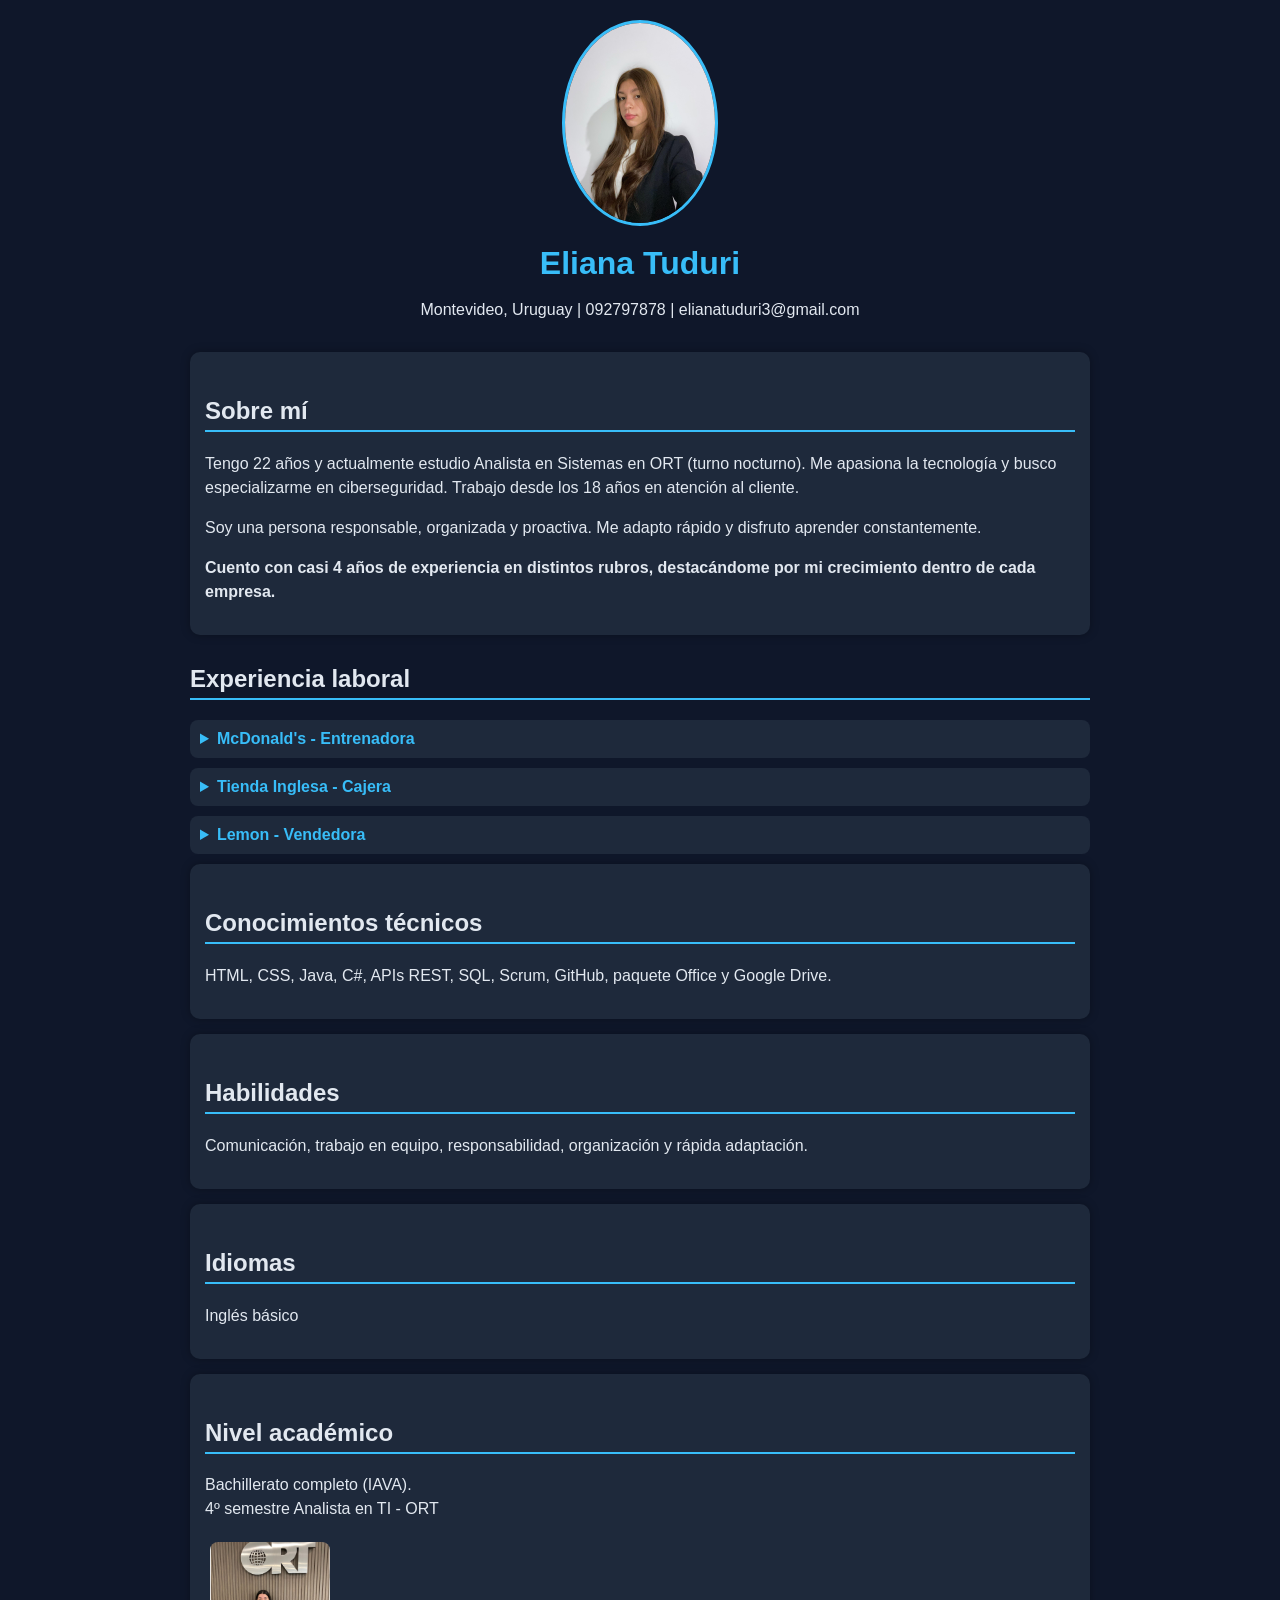
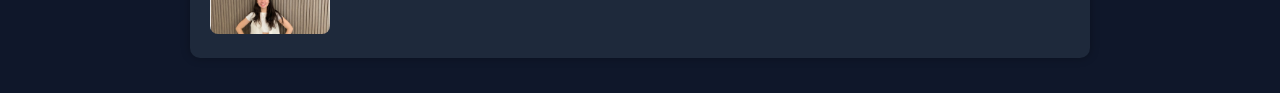
==== index.html @ d1056765 "Rename CV.html to index.html" ====
<!DOCTYPE html>
<html lang="es">
<head>
<meta charset="UTF-8">
<meta name="viewport" content="width=device-width, initial-scale=1.0">
<title>Curriculum Eliana Tuduri</title>

<link rel="stylesheet" href="CVcss.css">

</head>

<body>

<div class="container">

    <div class="header">
        <img src="foto cv 26.jpg">
        <h1>Eliana Tuduri</h1>
        <p>Montevideo, Uruguay | 092797878 | elianatuduri3@gmail.com</p>
    </div>

    <div class="card">
        <h2>Sobre mí</h2>
        <p>
            Tengo 22 años y actualmente estudio Analista en Sistemas en ORT (turno nocturno).
            Me apasiona la tecnología y busco especializarme en ciberseguridad.
            Trabajo desde los 18 años en atención al cliente.
        </p>

        <p>
            Soy una persona responsable, organizada y proactiva.
            Me adapto rápido y disfruto aprender constantemente.
        </p>

        <p><strong>
            Cuento con casi 4 años de experiencia en distintos rubros,
            destacándome por mi crecimiento dentro de cada empresa.
        </strong></p>
    </div>

    <h2>Experiencia laboral</h2>

    <details>
        <summary>McDonald's - Entrenadora</summary>
        <p>1 año y 7 meses</p>
        <p>
             Ascendí a entrenadora, capacitando en caja, cocina y atención al cliente.
            También gestionaba metas y organización de turnos.
        </p>
        <div class="galeria">
            <img src="FotoMC1.jpg">
            <img src="FOTOMC2.jpg">
            <img src="FOTOMC3.jpg">
        </div>
    </details>

    <details>
        <summary>Tienda Inglesa - Cajera</summary>
        <p>1 año</p>
        <p>
            Atención al cliente y manejo de grandes sumas de dinero.
            Cobro de servicios como UTE, OSE y ANTEL.
        </p>
        <div class="galeria">
            <img src="Tienda1.webp">
        </div>
    </details>

    <details>
        <summary>Lemon - Vendedora</summary>
        <p>1 año y 2 meses</p>
        <p>
            Puesto como vendedora. A los 3 meses ascendí a segunda vendedora.
            Mi tareas eran ventas, atención al cliente y e-commerce:
            pedidos, reclamos, WhatsApp, mails y llamadas.
        </p>
        <div class="galeria">
            <img src="Lemon1.jpg">
            <img src="Lemon2.jpg">
        </div>
    </details>

    <div class="card">
        <h2>Conocimientos técnicos</h2>
        <p>
            HTML, CSS, Java, C#, APIs REST, SQL, Scrum, GitHub,
            paquete Office y Google Drive.
        </p>
    </div>

    <div class="card">
        <h2>Habilidades</h2>
        <p>
            Comunicación, trabajo en equipo, responsabilidad,
            organización y rápida adaptación.
        </p>
    </div>

    <div class="card">
        <h2>Idiomas</h2>
        <p>Inglés básico</p>
    </div>

    <div class="card">
        <h2>Nivel académico</h2>
        <p>
            Bachillerato completo (IAVA). <br>
            4º semestre Analista en TI - ORT
        </p>
        <div class="galeria">
            <img src="FOTOORT1.png">
        </div>
    </div>

</div>
</body>
</html>
---- CVcss.css ----
/* RESET */
body {
    margin: 0;
    font-family: Arial, sans-serif;
    background-color: #0f172a;
    color: #e2e8f0;
}

/* CONTENEDOR */
.container {
    max-width: 900px;
    margin: auto;
    padding: 20px;
}

/* HEADER */
.header {
    text-align: center;
    margin-bottom: 30px;
}

.header img {
    width: 150px;
    border-radius: 50%;
    border: 3px solid #38bdf8;
    margin-bottom: 10px;
}

h1 {
    margin: 5px;
    color: #38bdf8;
}

h2 {
    border-bottom: 2px solid #38bdf8;
    padding-bottom: 5px;
    margin-top: 30px;
}

/* TARJETAS */
.card {
    background-color: #1e293b;
    padding: 15px;
    border-radius: 10px;
    margin-bottom: 15px;
    box-shadow: 0px 0px 10px rgba(0,0,0,0.3);
}

/* DETAILS */
details {
    background-color: #1e293b;
    padding: 10px;
    border-radius: 8px;
    margin-bottom: 10px;
    cursor: pointer;
    transition: 0.3s;
}

details:hover {
    background-color: #334155;
}

summary {
    font-weight: bold;
    color: #38bdf8;
}

/* IMÁGENES */
.galeria img {
    width: 120px;
    border-radius: 8px;
    margin: 5px;
    transition: 0.3s;
}

.galeria img:hover {
    transform: scale(1.1);
}

/* TEXTO */
p {
    line-height: 1.5;
}
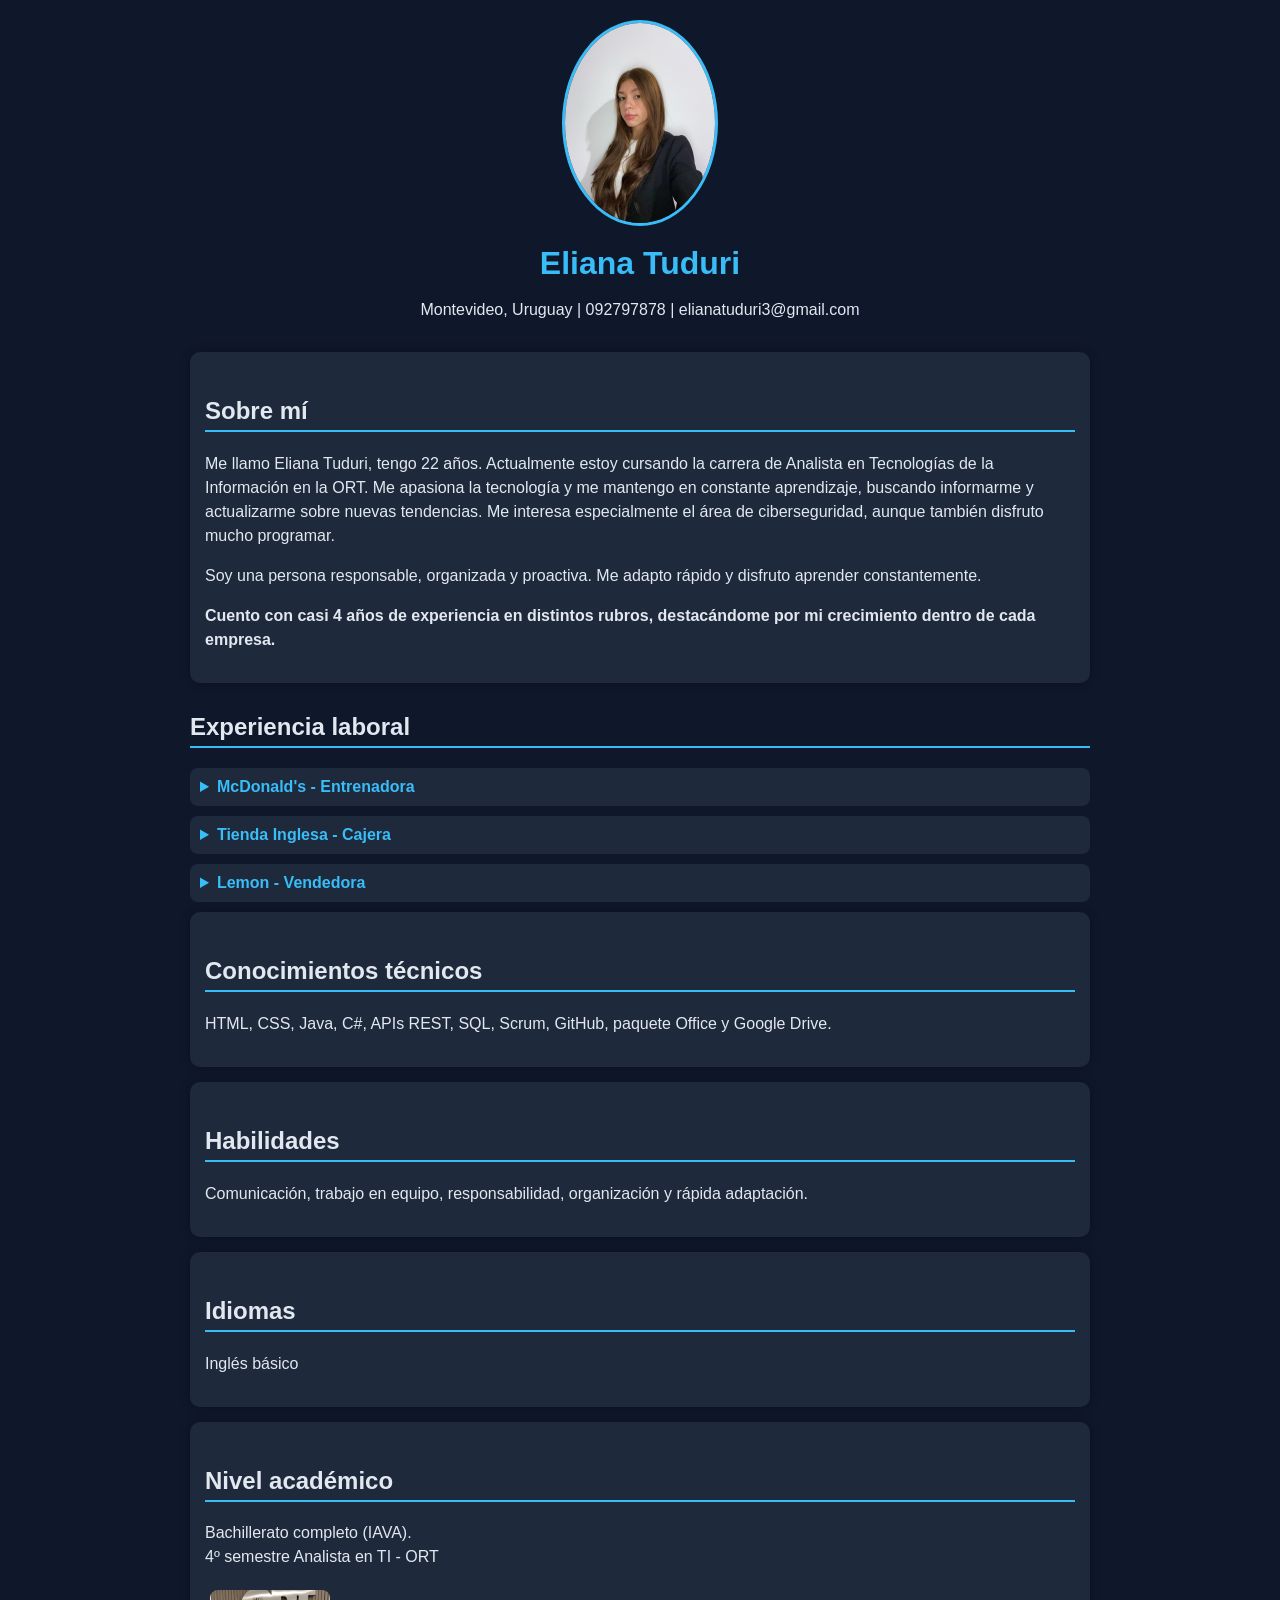
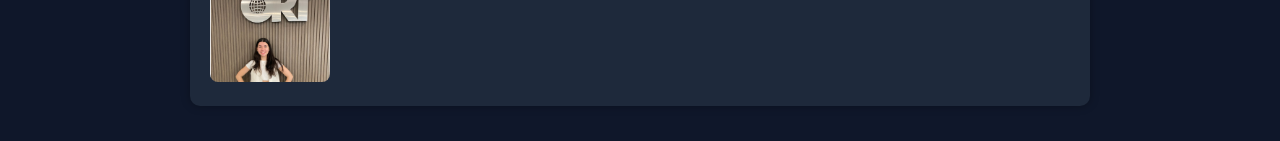
==== commit 18cb3dfe: "Update index.html" ====
--- a/index.html
+++ b/index.html
@@ -22,9 +22,11 @@
     <div class="card">
         <h2>Sobre mí</h2>
         <p>
-            Tengo 22 años y actualmente estudio Analista en Sistemas en ORT (turno nocturno).
-            Me apasiona la tecnología y busco especializarme en ciberseguridad.
-            Trabajo desde los 18 años en atención al cliente.
+        Me llamo Eliana Tuduri, tengo 22 años. Actualmente estoy cursando la carrera de 
+        Analista en Tecnologías de la Información en la ORT. 
+        Me apasiona la tecnología y me mantengo en constante aprendizaje, buscando informarme y actualizarme sobre nuevas tendencias. 
+        Me interesa especialmente el área de ciberseguridad, aunque también disfruto mucho programar.
+
         </p>
 
         <p>
@@ -44,40 +46,35 @@
         <summary>McDonald's - Entrenadora</summary>
         <p>1 año y 7 meses</p>
         <p>
-             Ascendí a entrenadora, capacitando en caja, cocina y atención al cliente.
-            También gestionaba metas y organización de turnos.
+        Mi primera experiencia laboral fue en McDonald’s, donde trabajé durante 1 año y 7 meses.
+        Comencé en el área de cocina y, a los 6 meses, ascendí al rol de entrenadora.
+        En este puesto, me encargaba de capacitar a los nuevos ingresos en todas las áreas de la sucursal,
+        incluyendo atención al cliente, caja, cocina y organización de depósitos.
+        Además, tenía responsabilidades vinculadas al seguimiento de metas y a la planificación de turnos dentro del área asignada.
         </p>
-        <div class="galeria">
-            <img src="FotoMC1.jpg">
-            <img src="FOTOMC2.jpg">
-            <img src="FOTOMC3.jpg">
-        </div>
     </details>
 
     <details>
         <summary>Tienda Inglesa - Cajera</summary>
         <p>1 año</p>
         <p>
-            Atención al cliente y manejo de grandes sumas de dinero.
-            Cobro de servicios como UTE, OSE y ANTEL.
+        Trabajé en Tienda Inglesa durante un año, desempeñándome como cajera.
+        Mi rol implicaba una atención al cliente constante, asegurando una experiencia ágil y cordial.
+        Además, manejaba grandes sumas de dinero y realizaba el cobro de servicios como UTE, OSE y ANTEL, 
+        entre otros, lo que requería precisión, responsabilidad y confianza en la gestión de pagos.
         </p>
-        <div class="galeria">
-            <img src="Tienda1.webp">
-        </div>
+ 
     </details>
 
     <details>
         <summary>Lemon - Vendedora</summary>
         <p>1 año y 2 meses</p>
         <p>
-            Puesto como vendedora. A los 3 meses ascendí a segunda vendedora.
-            Mi tareas eran ventas, atención al cliente y e-commerce:
-            pedidos, reclamos, WhatsApp, mails y llamadas.
+            Trabajé en Lemon durante 1 año y 3 meses. Comencé como vendedora zafral por un mes y, posteriormente, fui promovida al puesto de segunda vendedora.
+            Mis responsabilidades incluían la atención al cliente y la correcta exhibición de la mercadería en tienda.
+            Además, colaboré en el área de e-commerce (e-shop), donde participé en el armado de pedidos,
+            gestión de reclamos por pedidos incorrectos y atención al cliente a través de WhatsApp, correo electrónico y llamadas.
         </p>
-        <div class="galeria">
-            <img src="Lemon1.jpg">
-            <img src="Lemon2.jpg">
-        </div>
     </details>
 
     <div class="card">
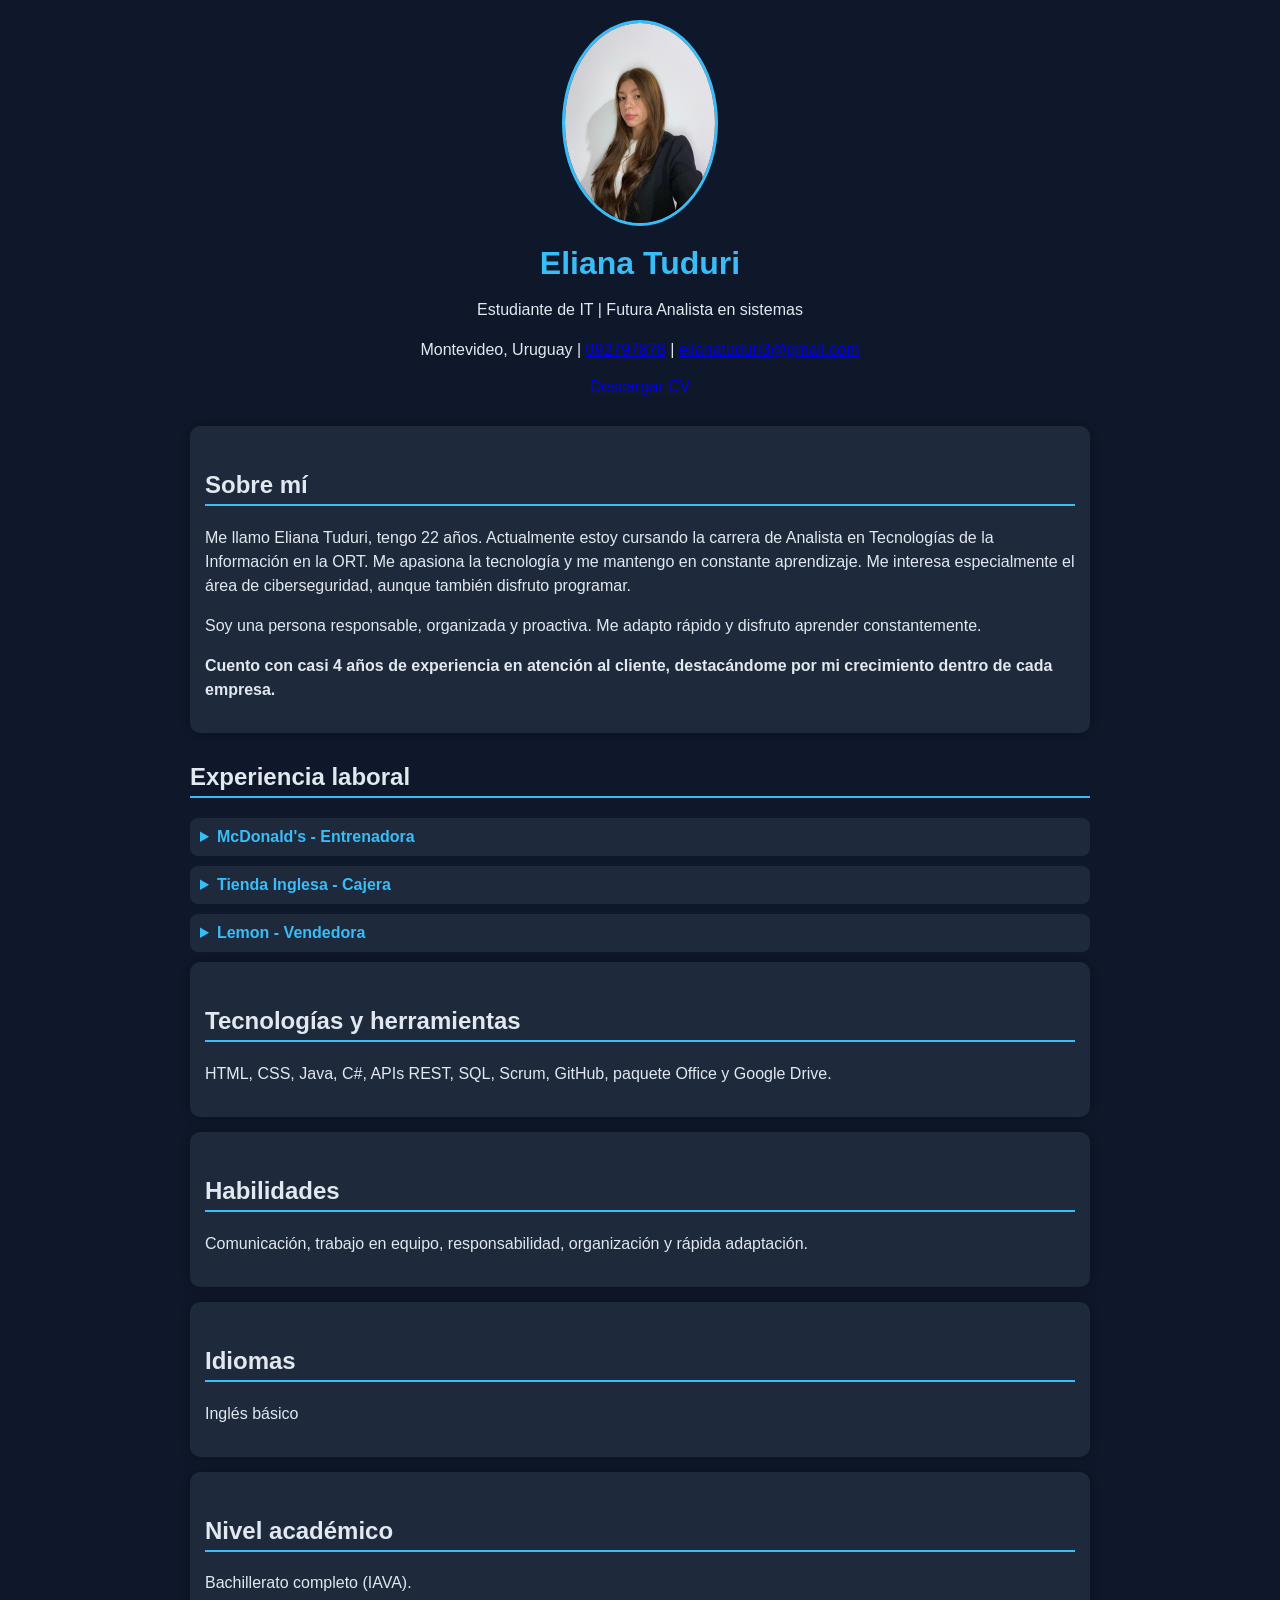
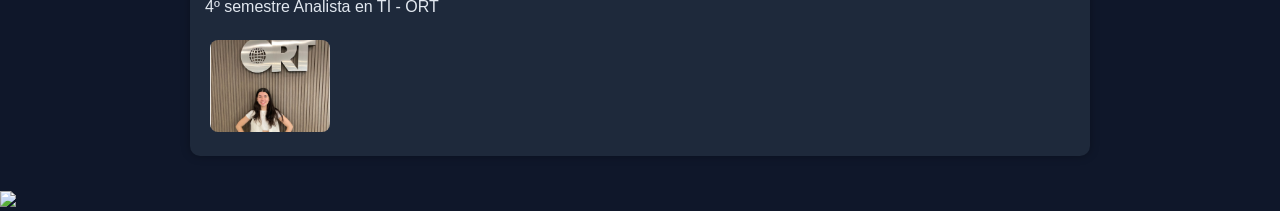
==== commit 657c4197: "Update index.html" ====
--- a/index.html
+++ b/index.html
@@ -6,6 +6,7 @@
 <title>Curriculum Eliana Tuduri</title>
 
 <link rel="stylesheet" href="CVcss.css">
+<link rel="icon" type="image/png" href="ICONO .png">
 
 </head>
 
@@ -16,7 +17,15 @@
     <div class="header">
         <img src="foto cv 26.jpg">
         <h1>Eliana Tuduri</h1>
-        <p>Montevideo, Uruguay | 092797878 | elianatuduri3@gmail.com</p>
+        <p>Estudiante de IT | Futura Analista en sistemas</p>
+
+        <p>
+            Montevideo, Uruguay | 
+            <a href="tel:092797878">092797878</a> | 
+            <a href="mailto:elianatuduri3@gmail.com">elianatuduri3@gmail.com</a>
+        </p>
+
+        <a href="Cv 2026.docx (2).pdf" download class="btn-cv">Descargar CV</a>
     </div>
 
     <div class="card">
@@ -24,9 +33,8 @@
         <p>
         Me llamo Eliana Tuduri, tengo 22 años. Actualmente estoy cursando la carrera de 
         Analista en Tecnologías de la Información en la ORT. 
-        Me apasiona la tecnología y me mantengo en constante aprendizaje, buscando informarme y actualizarme sobre nuevas tendencias. 
-        Me interesa especialmente el área de ciberseguridad, aunque también disfruto mucho programar.
-
+        Me apasiona la tecnología y me mantengo en constante aprendizaje.
+        Me interesa especialmente el área de ciberseguridad, aunque también disfruto programar.
         </p>
 
         <p>
@@ -35,7 +43,7 @@
         </p>
 
         <p><strong>
-            Cuento con casi 4 años de experiencia en distintos rubros,
+            Cuento con casi 4 años de experiencia en atención al cliente,
             destacándome por mi crecimiento dentro de cada empresa.
         </strong></p>
     </div>
@@ -46,11 +54,9 @@
         <summary>McDonald's - Entrenadora</summary>
         <p>1 año y 7 meses</p>
         <p>
-        Mi primera experiencia laboral fue en McDonald’s, donde trabajé durante 1 año y 7 meses.
-        Comencé en el área de cocina y, a los 6 meses, ascendí al rol de entrenadora.
-        En este puesto, me encargaba de capacitar a los nuevos ingresos en todas las áreas de la sucursal,
-        incluyendo atención al cliente, caja, cocina y organización de depósitos.
-        Además, tenía responsabilidades vinculadas al seguimiento de metas y a la planificación de turnos dentro del área asignada.
+        Comencé en cocina y ascendí a entrenadora a los 6 meses.
+        Capacité nuevos ingresos en atención al cliente, caja, cocina y depósitos.
+        También realicé seguimiento de metas y planificación de turnos.
         </p>
     </details>
 
@@ -58,27 +64,22 @@
         <summary>Tienda Inglesa - Cajera</summary>
         <p>1 año</p>
         <p>
-        Trabajé en Tienda Inglesa durante un año, desempeñándome como cajera.
-        Mi rol implicaba una atención al cliente constante, asegurando una experiencia ágil y cordial.
-        Además, manejaba grandes sumas de dinero y realizaba el cobro de servicios como UTE, OSE y ANTEL, 
-        entre otros, lo que requería precisión, responsabilidad y confianza en la gestión de pagos.
+        Atención al cliente constante, manejo de caja y cobro de servicios (UTE, OSE, ANTEL).
+        Manejo responsable de grandes sumas de dinero.
         </p>
- 
     </details>
 
     <details>
         <summary>Lemon - Vendedora</summary>
-        <p>1 año y 2 meses</p>
+        <p>1 año y 3 meses</p>
         <p>
-            Trabajé en Lemon durante 1 año y 3 meses. Comencé como vendedora zafral por un mes y, posteriormente, fui promovida al puesto de segunda vendedora.
-            Mis responsabilidades incluían la atención al cliente y la correcta exhibición de la mercadería en tienda.
-            Además, colaboré en el área de e-commerce (e-shop), donde participé en el armado de pedidos,
-            gestión de reclamos por pedidos incorrectos y atención al cliente a través de WhatsApp, correo electrónico y llamadas.
+        Atención al cliente y exhibición de productos.
+        También trabajé en e-commerce: armado de pedidos, reclamos y atención por WhatsApp, mail y llamadas.
         </p>
     </details>
 
     <div class="card">
-        <h2>Conocimientos técnicos</h2>
+        <h2>Tecnologías y herramientas</h2>
         <p>
             HTML, CSS, Java, C#, APIs REST, SQL, Scrum, GitHub,
             paquete Office y Google Drive.
@@ -110,5 +111,12 @@
     </div>
 
 </div>
+
+<!-- BOTÓN WHATSAPP -->
+<a href="https://wa.me/59892797878?text=Hola%20Eliana,%20vi%20tu%20CV%20y%20me%20interesa%20contactarte" 
+   class="whatsapp" target="_blank">
+    <img src="https://cdn-icons-png.flaticon.com/512/733/733585.png">
+</a>
+
 </body>
 </html>
